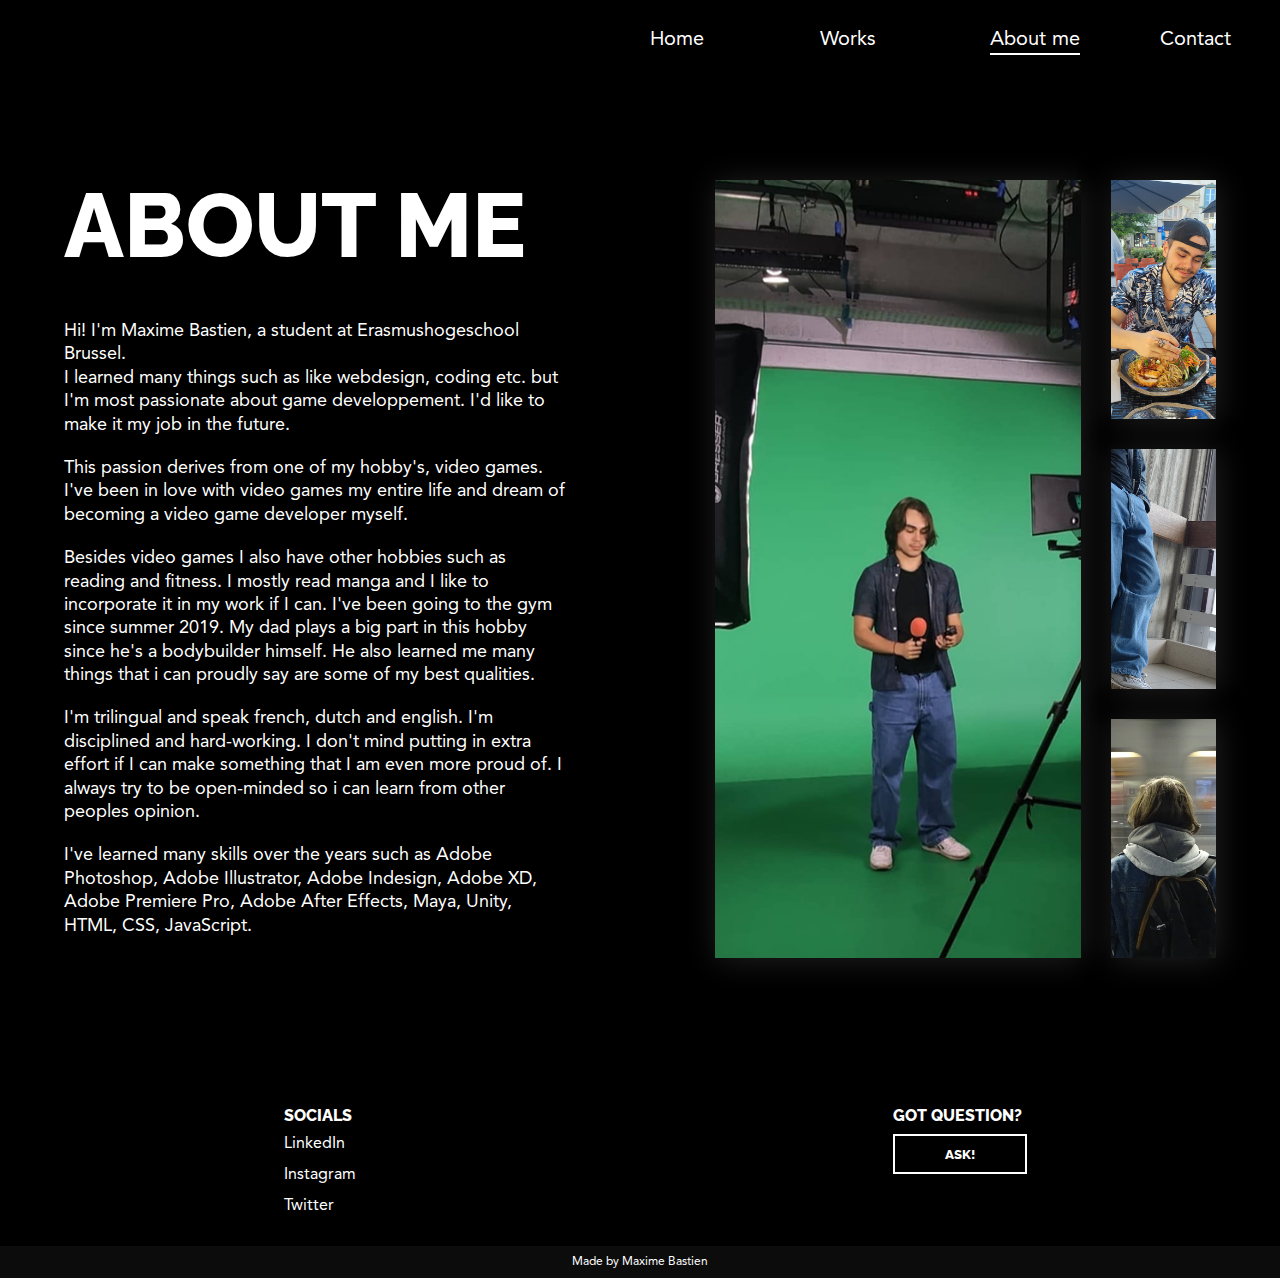
==== pages/about.html @ 0912c3e1 "about me description updated and slight design changes" ====
<!DOCTYPE html>
<html lang="en">

<head>
    <meta charset="UTF-8">
    <meta name="viewport" content="width=device-width, initial-scale=1.0">
    <meta name="author" content="Maxime Bastien">
    <meta name="description" content="Hi! I'm Maxime Bastien. Welcome to my website! 
    on here, you will be able to find more information about what i do and who i am.">
    <meta name="keywords" content="Maxime, Bastien, Maxime Bastien, Multimedia, 3D">
    <title>About | Maxime Bastien</title>
    <link rel="stylesheet" href="../css/reset.css">
    <link rel="stylesheet" href="../css/master.css">
    <link rel="stylesheet" href="../css/style.css">
    <link rel="stylesheet" href="../css/media.css">
</head>

<body>
    <div class="intro blueIntro"></div>
    <div class="introOverlay"></div>
    <nav>
        <ul>
            <li><a href="../index.html">Home</a></li>
            <li><a href="../pages/works.html">Works</a></li>
            <li><a href="#" class="active">About me</a></li>
            <li><a href="../pages/contact.html">Contact</a></li>
        </ul>
    </nav>
    <main>
        <section id="about-container">
            <section>
                <h1>About me</h1>
                <div>
                    <p>Hi! I'm Maxime Bastien, a student at Erasmushogeschool Brussel. <br>
                        I learned many things such as like webdesign, coding etc. but I'm most passionate about game
                        developpement. I'd
                        like to make it my job in the future.
                    </p>
                    <p>This passion derives from one of my hobby's, video games.<br>
                        I've been in love with video games my entire life and dream of becoming a video game developer
                        myself.
                    </p>
                    <p>Besides video games I also have other hobbies such as reading and fitness. I mostly read manga
                        and I like to incorporate it in my work if I can. I've been going to the gym since summer 2019.
                        My dad
                        plays a big part in this hobby since he's a bodybuilder himself. He also learned me many things
                        that
                        i can proudly say are some of my best qualities.
                    </p>
                    <p>I'm trilingual and speak french, dutch and english. I'm disciplined and hard-working. I don't
                        mind putting in extra effort if I can make something
                        that
                        I am even more proud of. I always try to be open-minded so i can learn from other peoples
                        opinion.
                    </p>

                    <p>
                        I've learned many skills over the years such as Adobe Photoshop, Adobe Illustrator, Adobe
                        Indesign, Adobe XD, Adobe Premiere Pro, Adobe After Effects, Maya, Unity, HTML, CSS, JavaScript.
                    </p>
                </div>
            </section>
            <aside>
                <img src="../images/aboutMe_img1.jpg">
                <img src="../images/aboutMe_img2.jpg">
                <img src="../images/aboutMe_img3.jpg">
                <img src="../images/aboutMe_img4.jpg">
            </aside>
        </section>
    </main>
    <footer>
        <section class="footer-content">
            <div class="socials">
                <h3>socials</h3>
                <p><a href="https://www.linkedin.com/in/maxime-bastien-729298236/" target="_blank">LinkedIn</a></p>
                <p><a href="https://www.instagram.com/maxime_.b/?hl=en" target="_blank">Instagram</a></p>
                <p><a href="https://twitter.com/Frozytime" target="_blank">Twitter</a></p>
            </div>
            <div class="question">
                <h3>Got question?</h3>
                <a href="contact.html"><button>Ask!</button></a>
            </div>
        </section>
        <aside class="copyright">
            <h4>Made by Maxime Bastien</h4>
        </aside>
    </footer>
</body>

</html>
---- css/master.css ----
*{
    margin: 0;
    padding: 0;
    box-sizing: border-box;
}

a{
    text-decoration: none;
}

img{
    width: 100%;
}

@keyframes slideLeftOpacity {
    0%{
        opacity: 0;
        transform: translateX(-10%);
    }
    100%{
        opacity: 1;
        transform: translateX(0);
    }
}


@keyframes slideRightOpacity {
    0%{
        opacity: 0;
        transform: translateX(10%);
    }
    100%{
        opacity: 1;
        transform: translateX(0);
    }
}


@keyframes slideDownOpacity {
    0%{
        opacity: 0;
        transform: translateY(-10%);
    }
    100%{
        opacity: 1;
        transform: translateY(0);
    }
}
---- css/style.css ----
@font-face {
    font-family: Raleway;
    src: url(../fonts/Raleway-Regular.ttf);
}

@font-face {
    font-family: Raleway-ExtraBold;
    src: url(../fonts/Raleway-ExtraBold.ttf);
}

@font-face {
    font-family: Avenir;
    src: url(../fonts/Avenir-Roman.otf);
}

body {
    color: #FFFFFF;
    font-family: Raleway-ExtraBold;
    background-color: #000000;
}

nav {
    display: grid;
    grid-template-columns: 1fr 1fr;
    padding: 30px 10px;
}

nav ul {
    display: grid;
    grid-template-columns: repeat(4, 1fr);
    grid-gap: 80px;
    justify-self: right;
    margin-right: 20px;
    grid-column: 2/3;
}

nav ul li a {
    color: #FFFFFF;
    font-family: Avenir;
    font-size: 20px;
}

nav ul li a.active {
    text-decoration: underline 2px #FFFFFF;
    text-underline-offset: 8px;
}

p {
    font-family: Avenir;
    line-height: 1.3;
}

.footer-content {
    background-color: #000000;
    display: grid;
    grid-template-columns: 1fr 1fr;
    padding-bottom: 30px;
}

.footer-content div {
    justify-self: center;
}

.footer-content div h3 {
    text-transform: uppercase;
    margin-bottom: 10px;
}

.footer-content div p {
    font-family: Avenir;
    margin-top: 10px;
}

.footer-content div p a {
    color: #FFFFFF;
}

.footer-content div p a:hover {
    font-weight: bolder;
}

.copyright {
    background-color: #0C0C0C;
    text-align: center;
    font-family: Avenir;
    font-size: 12px;
    padding: 10px 0;
}

button {
    background-color: #000000;
    border: #FFFFFF 2px solid;
    color: #FFFFFF;
    padding: 10px 50px;
    font-family: Raleway-ExtraBold;
    text-transform: uppercase;
    cursor: pointer;
}

button:hover {
    background-color: #FFFFFF;
    border: #FFFFFF 2px solid;
    color: #000000;
}

header#home-header {
    display: grid;
    grid-template-rows: 100%;

}

header#home-header img {
    grid-row: 1/2;
    grid-column: 1/2;
    object-fit: cover;
}

header#home-header div {
    display: grid;
    width: 90%;
    margin: auto;
    grid-template-columns: 1fr 1fr;
    grid-template-rows: 1fr 1fr;
    grid-row: 1/2;
    grid-column: 1/2;
    justify-items: center;
}

header#home-header div h1:nth-child(1) {
    grid-column: 1/2;
}

header#home-header div h1:nth-child(2) {
    grid-column: 2/3;
    grid-row: 2/3;
}

header#home-header div #voornaamTitel{
    animation: slideLeftOpacity 0.6s ease-out 0s 1;
}

header#home-header div #achternaamTitel{
    animation: slideRightOpacity 0.6s ease-out 0s 1;
}

header h1 {
    text-transform: uppercase;
    color: #FFFFFF;
    font-size: 100px;
}

header h1 span {
    font-family: Raleway;
}

hr {
    width: 10%;
    margin-top: 20px;
}

#home-works hr, #home-about hr{
    margin: auto;
    margin-top: 20px;
    margin-bottom: 60px;
}

#home-works, #home-about{
    margin-top: 100px;
}

article h2 {
    text-align: center;
    font-size: 30px;
}

.slider {
    height: 230px;
    position: relative;
    display: grid;
    place-items: center;
    overflow: hidden;
}

.slide-track {
    display: flex;
    width: calc(400px * 12);
    animation: scroll 40s linear infinite;
}

.slide-track-right {
    display: flex;
    width: calc(400px * 12);
    animation: scroll-right 60s linear infinite;
}

@keyframes scroll {
    0% {
        transform: translateX(0);
    }

    100% {
        transform: translateX(calc(-400px * 6));
    }
}

@keyframes scroll-right {
    0% {
        transform: translateX(calc(-400px * 6));
    }

    100% {
        transform: translateX(0);
    }
}

.slide {
    height: 200px;
    width: 650px;
    display: flex;
    align-items: center;
    padding: 5px;
    transition: 0.5s;
}

.slide:hover {
    width: 690px;
    transition: 0.5s;
}

#home-about {
    display: grid;
}

#home-about div {
    grid-column: 1/2;
    grid-row: 1/2;
    align-self: center;
}

#home-about div p {
    text-align: center;
    width: 35%;
    margin: auto;
    margin-bottom: 30px;
}

#home-about div div {
    display: flex;
    justify-content: center;
}

#home-about div div button {
    margin-top: 10px;
}

#home-about img {
    grid-column: 1/2;
    grid-row: 1/2;
}

#works-container,
#contact-container,
#about-container {
    width: 90%;
    margin: auto;
    margin-top: 100px;
    margin-bottom: 150px;
}

#contact-container {
    display: grid;
    grid-template-columns: 2fr 1fr;
    grid-gap: 20px;
}

h1 {
    text-transform: uppercase;
    font-size: 120px;
}

#contact-container form {
    display: grid;
    grid-template-columns: 1fr 1fr;
    grid-template-rows: repeat(5, auto) auto 1fr;
    grid-column-gap: 20px;
}

#contact-container form label {
    margin-bottom: 10px;
}

#contact-container form input,
form textarea {
    padding: 10px 5px 10px 5px;
    font-family: Avenir;
    font-size: 16px;
    margin-bottom: 30px;
}

#contact-container form label:nth-child(5) {
    grid-row: 3/4;
}

#contact-container form input:nth-child(6) {
    grid-column: 1/3;
    grid-row: 4/5;
}

#contact-container form label:nth-child(7) {
    grid-row: 5/6;
}

#contact-container form input:nth-child(8) {
    grid-column: 1/3;
    grid-row: 6/7;
    padding-bottom: 200px;
    font-family: Avenir;
    font-size: 16px;
    resize: none;
}

#contact-container form button {
    grid-row: 7/8;
    margin-top: 20px;
    padding: 20px 0;
}

.popup .overlay, .work-popup .overlay {
    position: fixed;
    top: 0;
    left: 0;
    width: 100vw;
    height: 100vh;
    background-color: rgba(255, 255, 255, 0.5);
    z-index: 1;
    display: none;
}

.popup .popup-content, .work-popup .popup-content {
    position: fixed;
    top: 50%;
    left: 50%;
    transform: translate(-50%, -50%) scale(0);
    background-color: #000000;
    border: #FFFFFF 10px solid;
    width: 1125px;
    height: 550px;
    text-align: center;
    z-index: 2;
    padding: 20px;
    transition: all 300ms ease-in-out;
    text-transform: uppercase;
}

.popup .popup-content h2 {
    font-size: 60px;
    width: 60%;
    margin: auto;
    margin-top: 50px;
    margin-bottom: 50px;
}

.popup .popup-content h1 {
    font-size: 70px;
    margin-top: 80px;
    margin-bottom: 80px;
}

.popup .popup-content button {
    font-size: 24px;
    padding: 10px 80px;
}

.popup.active .overlay, .work-popup.active .overlay {
    display: block;
}

.popup.active .popup-content, .work-popup.active .popup-content {
    transition: all 300ms ease-in-out;
    transform: translate(-50%, -50%) scale(1);
}

#about-container {
    display: grid;
    grid-template-columns: 1fr 1fr;
    grid-gap: 150px;
}

#about-container section h1{
    margin-bottom: 50px;
}

#about-container section p {
    margin-bottom: 20px;
    font-size: 18px;
}

#about-container aside {
    display: grid;
    grid-template-columns: 7fr 2fr;
    grid-template-rows: repeat(3, 1fr);
    grid-gap: 30px;
    width: 80%;
    margin-left: auto;
}

#about-container aside img{
    height: 100%;
    object-fit: cover;
    box-shadow: #212121 2px 2px 30px;
    transition: 0.3s;
}

#about-container aside img:nth-child(1) {
    grid-column: 1/2;
    grid-row: 1/4;
}


#about-container aside img:nth-child(1):hover{
    transform: scale(1.02);
    transition: 0.3s;
    box-shadow: #4f4f4f 0px 0px 20px;
}

#about-container aside img:nth-child(2):hover,
#about-container aside img:nth-child(3):hover,
#about-container aside img:nth-child(4):hover{
    transform: scale(1.05);
    transition: 0.3s;
    box-shadow: #4f4f4f 0px 0px 20px;
}

#works-container #work-categories{
    display: grid;
    grid-template-columns: auto auto auto 1fr;
    grid-gap: 50px;
    margin-top: 50px;
    margin-bottom: 30px;
}

#works-container div h2{
    font-size: 30px;
    text-underline-offset: 10px;
    cursor: pointer;
    font-family: Raleway;
    transition: 0.2s;
}

#works-container div h2:nth-child(1){
    text-decoration: #ffffff underline 2px;
}

#works-container div h2:hover{
    font-weight: bolder;
    transition: 0.2s;
}

.works-category{
    display: grid;
    grid-template-columns: repeat(4, 1fr);
    grid-gap: 50px;
}

.works-category article{
    cursor: pointer;
    box-shadow: #080808 0px 0px 20px;
    background-color: #0a0a0a;
    transition: 0.2s;
}

.works-category article:hover{
    box-shadow: #4f4f4f 0px 0px 20px;
    transform: scale(1.02);
    transition: 0.2s;
}

.works-category article p{
    color: white;
    margin: 5px 10px;
    transition: 0.2s;
}

.works-category article:hover p{
    font-weight: bolder;
    transition: 0.2s;
}

#works-models-container, #works-games-container{
    display: none;
}

.work-popup{
    display: none;
    grid-column: 4/5;
    grid-row: 3/4;
}

.work-popup.active{
    display: block;
    transition: all 300ms ease-in-out;
}

.work-popup .popup-content{
    display: grid;
    grid-template-columns: 1fr 1fr;
    grid-template-rows: auto 1fr;
    grid-gap: 30px;
}

.work-popup .popup-content div{
    grid-row: 1/2;
    grid-column: 2/3;
    text-align: right;
    font-size: 30px;
    margin-right: 10px;
}

.work-popup .popup-content div p{
    cursor: pointer;
}

.work-popup .popup-content a{
    grid-row: 2/3;
    grid-column: 2/3;
    display: grid;
    grid-template-columns: 1fr;
    grid-template-rows: 1fr;
}

.work-popup .popup-content a img:nth-child(1){
    grid-column: 1/2;
    grid-area: 1/2;
    margin-top: 50px;
}

.work-popup .popup-content a img:nth-child(2){
    grid-column: 1/2;
    grid-area: 1/2;
    justify-self: center;
    align-self: center;
    width: 25%;
    transition: 0.4s;
}

.work-popup .popup-content a img:nth-child(2):hover{
    transform: scale(1.05);
    transition: 0.4s;
}

.work-popup .popup-content .work-content-info{
    grid-column: 1/2;
    grid-row: 2/3;
    text-align: left;
    align-self: center;
}

.work-popup .popup-content .work-content-info h1{
    font-size: 52px;
    margin-bottom: 20px;
}

.work-popup .popup-content .work-content-info h3{
    font-family: Avenir;
}

.work-popup .popup-content iframe, .work-popup .popup-content .sketchfab-embed-wrapper{
    grid-row: 2/3;
    box-shadow: #080808 0px 0px 20px;
    transition: 0.2s;
    align-self: center;
}

.work-popup .popup-content iframe:hover, .work-popup .popup-content .sketchfab-embed-wrapper:hover{
    box-shadow: #4f4f4f 0px 0px 20px;
    transition: 0.2s;
}

.work-popup .popup-content .sketchfab-embed-wrapper{
    width: 100%;
    height: 350px;
}

.work-popup .popup-content .sketchfab-embed-wrapper iframe{
    width: 100%;
    height: 100%;
}

@keyframes introTransition {
    0%{
        opacity: 1;
        transform: translate(-50%, -400%);
    }
    35%{
        border-width: 200px;
        transform: translate(-50%, -50%);
    }
    100%{
        opacity: 1;
        transform: scale(2500%);
        border-width: 50px;
    }
}

.yellowIntro{
    border-color: rgb(214, 153, 21);
}

.redIntro{
    border-color: rgb(230, 35, 35);
}

.blueIntro{
    border-color: rgb(35, 64, 230);
}

.greenIntro{
    border-color: rgb(35, 230, 77);
}

.intro{
    opacity: 0;
    position: fixed;
    z-index: 100;
    top: 50%;
    left: 50%;
    transform: translate(-50%, -50%);
    width: 200px;
    height: 200px;
    background-color: none;
    border-width: 100px;
    border-style: solid;
    border-radius: 50%;
    animation: introTransition 1.5s ease-out;
}

@keyframes introOverlayTransition {
    0%{
        opacity: 1;
        transform: scale(100%);
    }
    95%{
        opacity: 1;
        transform: scale(100%);
    }
    100%{
        opacity: 1;
        transform: scale(0);
    }
}

.introOverlay{
    transform: scale(0);
    position: fixed;
    z-index: 99;
    background-color: #212121;
    width: 100vw;
    height: 100vh;
    animation: introOverlayTransition 1s ease-out 0s;
}
---- css/media.css ----
@media only screen and (max-width: 1780px) {
    #contact-container div h1, 
    #about-container section h1{
        text-transform: uppercase;
        font-size: 90px;
    }
    
    #about-container aside {
        width: 100%;
        margin-left: auto;
    }
}
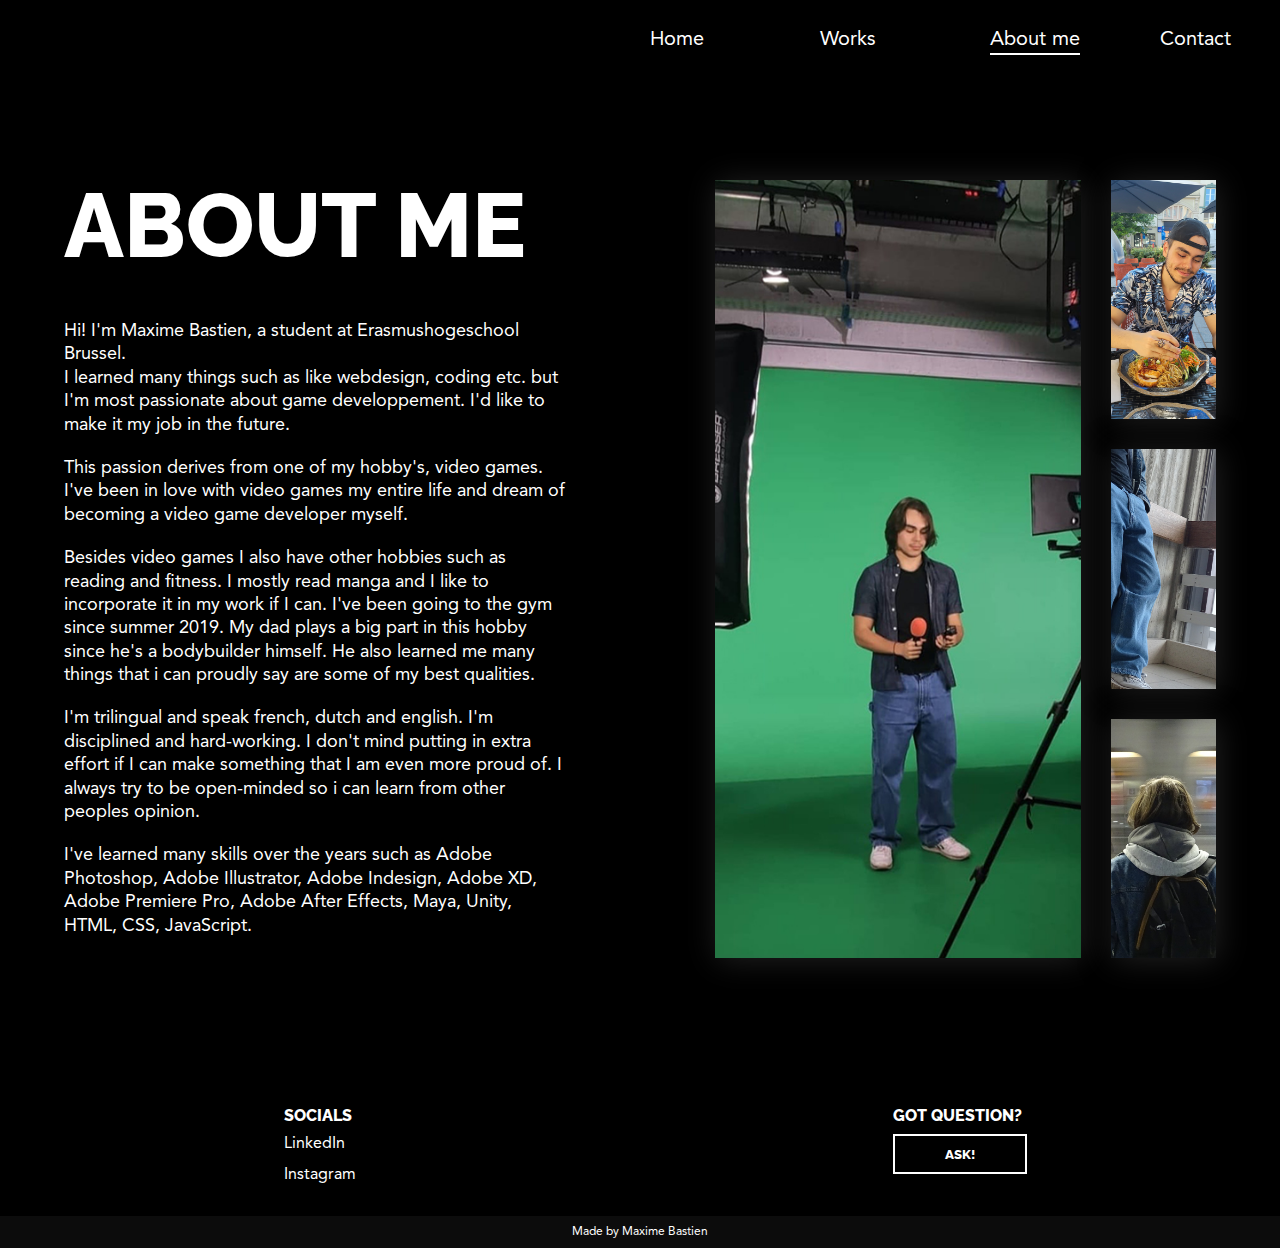
==== commit f8fa94fd: "twitter taken out of footer" ====
--- a/pages/about.html
+++ b/pages/about.html
@@ -13,6 +13,7 @@
     <link rel="stylesheet" href="../css/master.css">
     <link rel="stylesheet" href="../css/style.css">
     <link rel="stylesheet" href="../css/media.css">
+    <link rel="icon" type="image/x-icon" href="../images/tab_icon.png">
 </head>
 
 <body>
@@ -74,7 +75,6 @@
                 <h3>socials</h3>
                 <p><a href="https://www.linkedin.com/in/maxime-bastien-729298236/" target="_blank">LinkedIn</a></p>
                 <p><a href="https://www.instagram.com/maxime_.b/?hl=en" target="_blank">Instagram</a></p>
-                <p><a href="https://twitter.com/Frozytime" target="_blank">Twitter</a></p>
             </div>
             <div class="question">
                 <h3>Got question?</h3>
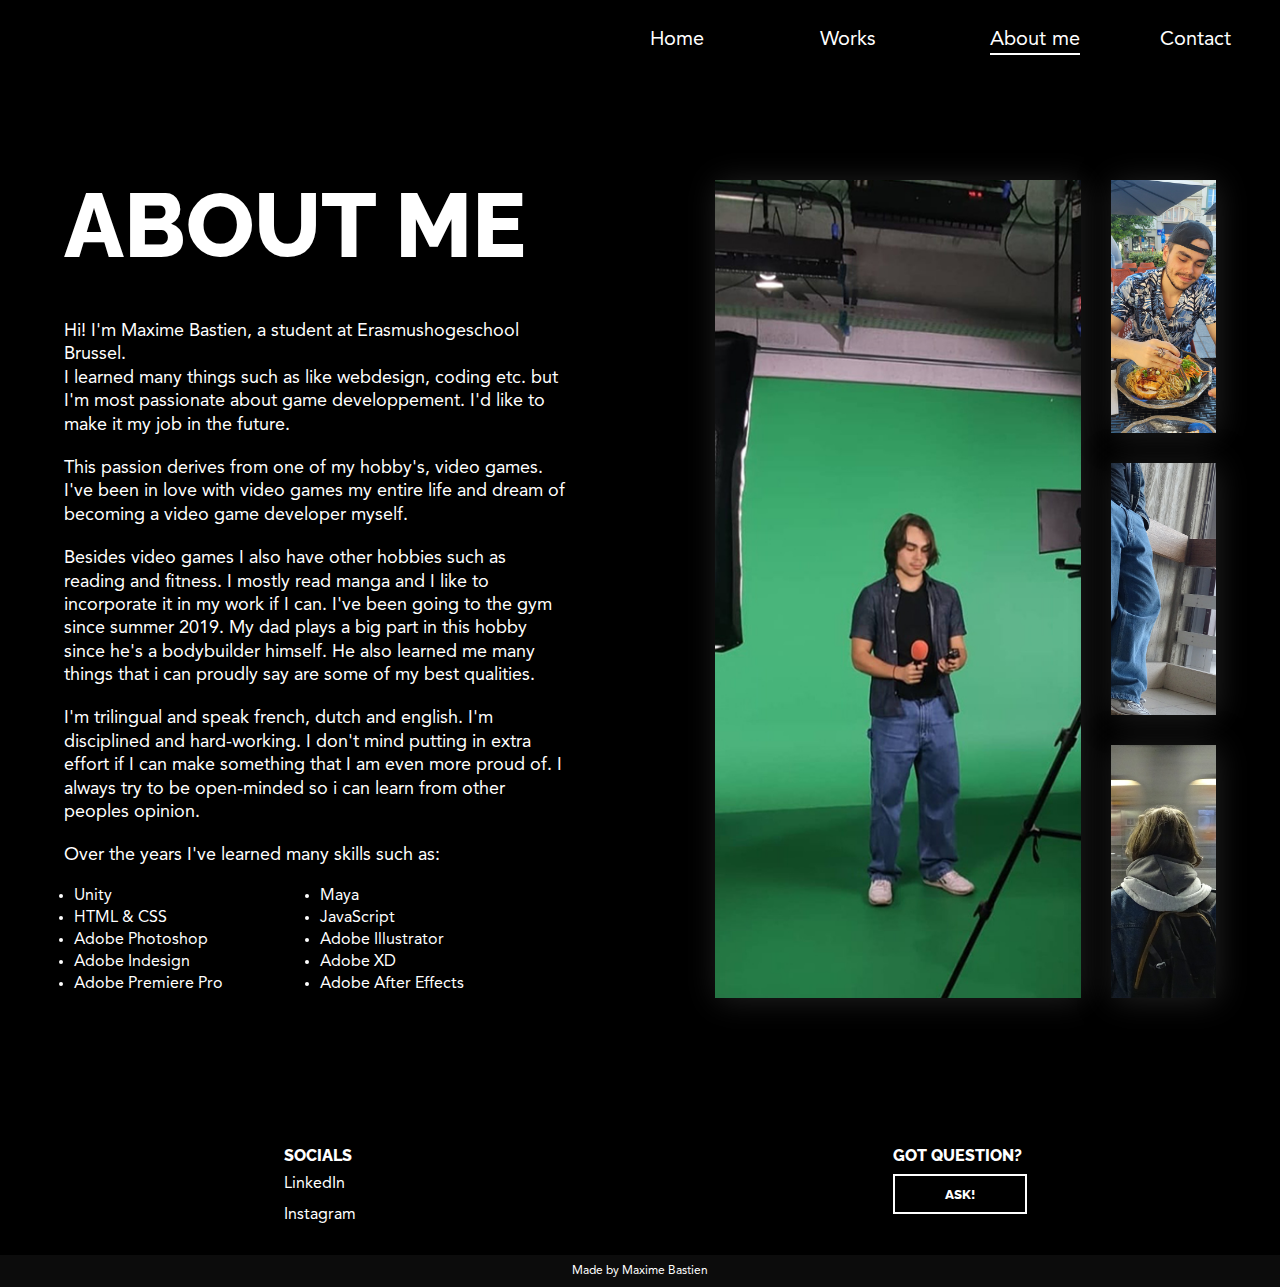
==== commit 17e4acdc: "bullet points of hard skills on about page, home slider updated with new content, works game contain" ====
--- a/pages/about.html
+++ b/pages/about.html
@@ -56,9 +56,20 @@
                     </p>
 
                     <p>
-                        I've learned many skills over the years such as Adobe Photoshop, Adobe Illustrator, Adobe
-                        Indesign, Adobe XD, Adobe Premiere Pro, Adobe After Effects, Maya, Unity, HTML, CSS, JavaScript.
+                        Over the years I've learned many skills such as:
                     </p>
+                    <ul>
+                        <li>Unity</li>
+                        <li>Maya</li>
+                        <li>HTML & CSS</li>
+                        <li>JavaScript</li>
+                        <li>Adobe Photoshop</li>
+                        <li>Adobe Illustrator</li>
+                        <li>Adobe Indesign</li>
+                        <li>Adobe XD</li>
+                        <li>Adobe Premiere Pro</li>
+                        <li>Adobe After Effects</li>
+                    </ul>
                 </div>
             </section>
             <aside>
--- a/css/style.css
+++ b/css/style.css
@@ -135,11 +135,11 @@
     grid-row: 2/3;
 }
 
-header#home-header div #voornaamTitel{
+header#home-header div #voornaamTitel {
     animation: slideLeftOpacity 0.6s ease-out 0s 1;
 }
 
-header#home-header div #achternaamTitel{
+header#home-header div #achternaamTitel {
     animation: slideRightOpacity 0.6s ease-out 0s 1;
 }
 
@@ -158,13 +158,15 @@
     margin-top: 20px;
 }
 
-#home-works hr, #home-about hr{
+#home-works hr,
+#home-about hr {
     margin: auto;
     margin-top: 20px;
     margin-bottom: 60px;
 }
 
-#home-works, #home-about{
+#home-works,
+#home-about {
     margin-top: 100px;
 }
 
@@ -278,54 +280,55 @@
     font-size: 120px;
 }
 
-#contact-container form {
+#contact-container article {
+    border: white solid 1px;
+    margin-top: 20px;
+    padding: 50px;
+}
+
+#contact-container article h2 {
+    text-align: left;
+}
+
+#contact-container article h2:nth-child(3) {
+    margin-top: 50px;
+}
+
+#contact-container article div {
+    display: grid;
+    grid-template-columns: 1fr 3fr;
+    padding-top: 10px;
+}
+
+#contact-container article div p {
+    margin-top: 10px;
+}
+
+#contact-container article div:nth-child(2) p:nth-child(2),
+#contact-container article div:nth-child(2) p:nth-child(4) {
+    text-align: right;
+}
+
+#contact-container article div a {
+    color: white;
+}
+
+#contact-container article div a:hover {
+    font-weight: bolder;
+}
+
+#contact-container article div:nth-child(4) {
     display: grid;
     grid-template-columns: 1fr 1fr;
-    grid-template-rows: repeat(5, auto) auto 1fr;
-    grid-column-gap: 20px;
-}
-
-#contact-container form label {
-    margin-bottom: 10px;
-}
-
-#contact-container form input,
-form textarea {
-    padding: 10px 5px 10px 5px;
-    font-family: Avenir;
-    font-size: 16px;
-    margin-bottom: 30px;
-}
-
-#contact-container form label:nth-child(5) {
-    grid-row: 3/4;
-}
-
-#contact-container form input:nth-child(6) {
-    grid-column: 1/3;
-    grid-row: 4/5;
-}
-
-#contact-container form label:nth-child(7) {
-    grid-row: 5/6;
-}
-
-#contact-container form input:nth-child(8) {
-    grid-column: 1/3;
-    grid-row: 6/7;
-    padding-bottom: 200px;
-    font-family: Avenir;
-    font-size: 16px;
-    resize: none;
-}
-
-#contact-container form button {
-    grid-row: 7/8;
-    margin-top: 20px;
-    padding: 20px 0;
-}
-
-.popup .overlay, .work-popup .overlay {
+}
+
+#contact-container article div:nth-child(4) a img {
+    width: 125px;
+}
+
+
+.popup .overlay,
+.work-popup .overlay {
     position: fixed;
     top: 0;
     left: 0;
@@ -336,7 +339,8 @@
     display: none;
 }
 
-.popup .popup-content, .work-popup .popup-content {
+.popup .popup-content,
+.work-popup .popup-content {
     position: fixed;
     top: 50%;
     left: 50%;
@@ -371,11 +375,13 @@
     padding: 10px 80px;
 }
 
-.popup.active .overlay, .work-popup.active .overlay {
+.popup.active .overlay,
+.work-popup.active .overlay {
     display: block;
 }
 
-.popup.active .popup-content, .work-popup.active .popup-content {
+.popup.active .popup-content,
+.work-popup.active .popup-content {
     transition: all 300ms ease-in-out;
     transform: translate(-50%, -50%) scale(1);
 }
@@ -386,7 +392,7 @@
     grid-gap: 150px;
 }
 
-#about-container section h1{
+#about-container section h1 {
     margin-bottom: 50px;
 }
 
@@ -404,7 +410,7 @@
     margin-left: auto;
 }
 
-#about-container aside img{
+#about-container aside img {
     height: 100%;
     object-fit: cover;
     box-shadow: #212121 2px 2px 30px;
@@ -417,7 +423,7 @@
 }
 
 
-#about-container aside img:nth-child(1):hover{
+#about-container aside img:nth-child(1):hover {
     transform: scale(1.02);
     transition: 0.3s;
     box-shadow: #4f4f4f 0px 0px 20px;
@@ -425,13 +431,25 @@
 
 #about-container aside img:nth-child(2):hover,
 #about-container aside img:nth-child(3):hover,
-#about-container aside img:nth-child(4):hover{
+#about-container aside img:nth-child(4):hover {
     transform: scale(1.05);
     transition: 0.3s;
     box-shadow: #4f4f4f 0px 0px 20px;
 }
 
-#works-container #work-categories{
+#about-container ul {
+    display: grid;
+    grid-template-columns: 1fr 1fr;
+    margin-left: 2%;
+}
+
+#about-container ul li {
+    list-style-type:disc;
+    font-family: Avenir;
+    margin-bottom: 6px;
+}
+
+#works-container #work-categories {
     display: grid;
     grid-template-columns: auto auto auto 1fr;
     grid-gap: 50px;
@@ -439,7 +457,7 @@
     margin-bottom: 30px;
 }
 
-#works-container div h2{
+#works-container div h2 {
     font-size: 30px;
     text-underline-offset: 10px;
     cursor: pointer;
@@ -447,68 +465,69 @@
     transition: 0.2s;
 }
 
-#works-container div h2:nth-child(1){
+#works-container div h2:nth-child(1) {
     text-decoration: #ffffff underline 2px;
 }
 
-#works-container div h2:hover{
+#works-container div h2:hover {
     font-weight: bolder;
     transition: 0.2s;
 }
 
-.works-category{
+.works-category {
     display: grid;
     grid-template-columns: repeat(4, 1fr);
     grid-gap: 50px;
 }
 
-.works-category article{
+.works-category article {
     cursor: pointer;
     box-shadow: #080808 0px 0px 20px;
     background-color: #0a0a0a;
     transition: 0.2s;
 }
 
-.works-category article:hover{
+.works-category article:hover {
     box-shadow: #4f4f4f 0px 0px 20px;
     transform: scale(1.02);
     transition: 0.2s;
 }
 
-.works-category article p{
+.works-category article p {
     color: white;
     margin: 5px 10px;
     transition: 0.2s;
 }
 
-.works-category article:hover p{
+.works-category article:hover p {
     font-weight: bolder;
     transition: 0.2s;
 }
 
-#works-models-container, #works-games-container{
+#works-models-container,
+#works-video-container {
     display: none;
 }
 
-.work-popup{
+.work-popup {
     display: none;
     grid-column: 4/5;
     grid-row: 3/4;
 }
 
-.work-popup.active{
+.work-popup.active {
     display: block;
     transition: all 300ms ease-in-out;
 }
 
-.work-popup .popup-content{
+.work-popup .popup-content {
     display: grid;
     grid-template-columns: 1fr 1fr;
     grid-template-rows: auto 1fr;
     grid-gap: 30px;
 }
 
-.work-popup .popup-content div{
+.work-popup .popup-content div {
     grid-row: 1/2;
     grid-column: 2/3;
     text-align: right;
@@ -516,11 +535,11 @@
     margin-right: 10px;
 }
 
-.work-popup .popup-content div p{
+.work-popup .popup-content div p {
     cursor: pointer;
 }
 
-.work-popup .popup-content a{
+.work-popup .popup-content a {
     grid-row: 2/3;
     grid-column: 2/3;
     display: grid;
@@ -528,13 +547,13 @@
     grid-template-rows: 1fr;
 }
 
-.work-popup .popup-content a img:nth-child(1){
+.work-popup .popup-content a img:nth-child(1) {
     grid-column: 1/2;
     grid-area: 1/2;
     margin-top: 50px;
 }
 
-.work-popup .popup-content a img:nth-child(2){
+.work-popup .popup-content a img:nth-child(2) {
     grid-column: 1/2;
     grid-area: 1/2;
     justify-self: center;
@@ -543,82 +562,86 @@
     transition: 0.4s;
 }
 
-.work-popup .popup-content a img:nth-child(2):hover{
+.work-popup .popup-content a img:nth-child(2):hover {
     transform: scale(1.05);
     transition: 0.4s;
 }
 
-.work-popup .popup-content .work-content-info{
+.work-popup .popup-content .work-content-info {
     grid-column: 1/2;
     grid-row: 2/3;
     text-align: left;
     align-self: center;
 }
 
-.work-popup .popup-content .work-content-info h1{
+.work-popup .popup-content .work-content-info h1 {
     font-size: 52px;
     margin-bottom: 20px;
 }
 
-.work-popup .popup-content .work-content-info h3{
+.work-popup .popup-content .work-content-info h3 {
     font-family: Avenir;
 }
 
-.work-popup .popup-content iframe, .work-popup .popup-content .sketchfab-embed-wrapper{
+.work-popup .popup-content iframe,
+.work-popup .popup-content .sketchfab-embed-wrapper {
     grid-row: 2/3;
     box-shadow: #080808 0px 0px 20px;
     transition: 0.2s;
     align-self: center;
 }
 
-.work-popup .popup-content iframe:hover, .work-popup .popup-content .sketchfab-embed-wrapper:hover{
+.work-popup .popup-content iframe:hover,
+.work-popup .popup-content .sketchfab-embed-wrapper:hover {
     box-shadow: #4f4f4f 0px 0px 20px;
     transition: 0.2s;
 }
 
-.work-popup .popup-content .sketchfab-embed-wrapper{
+.work-popup .popup-content .sketchfab-embed-wrapper {
     width: 100%;
     height: 350px;
 }
 
-.work-popup .popup-content .sketchfab-embed-wrapper iframe{
+.work-popup .popup-content .sketchfab-embed-wrapper iframe {
     width: 100%;
     height: 100%;
 }
 
 @keyframes introTransition {
-    0%{
+    0% {
         opacity: 1;
         transform: translate(-50%, -400%);
     }
-    35%{
+
+    35% {
         border-width: 200px;
         transform: translate(-50%, -50%);
     }
-    100%{
+
+    100% {
         opacity: 1;
         transform: scale(2500%);
         border-width: 50px;
     }
 }
 
-.yellowIntro{
+.yellowIntro {
     border-color: rgb(214, 153, 21);
 }
 
-.redIntro{
+.redIntro {
     border-color: rgb(230, 35, 35);
 }
 
-.blueIntro{
+.blueIntro {
     border-color: rgb(35, 64, 230);
 }
 
-.greenIntro{
+.greenIntro {
     border-color: rgb(35, 230, 77);
 }
 
-.intro{
+.intro {
     opacity: 0;
     position: fixed;
     z-index: 100;
@@ -635,21 +658,23 @@
 }
 
 @keyframes introOverlayTransition {
-    0%{
+    0% {
         opacity: 1;
         transform: scale(100%);
     }
-    95%{
+
+    95% {
         opacity: 1;
         transform: scale(100%);
     }
-    100%{
+
+    100% {
         opacity: 1;
         transform: scale(0);
     }
 }
 
-.introOverlay{
+.introOverlay {
     transform: scale(0);
     position: fixed;
     z-index: 99;
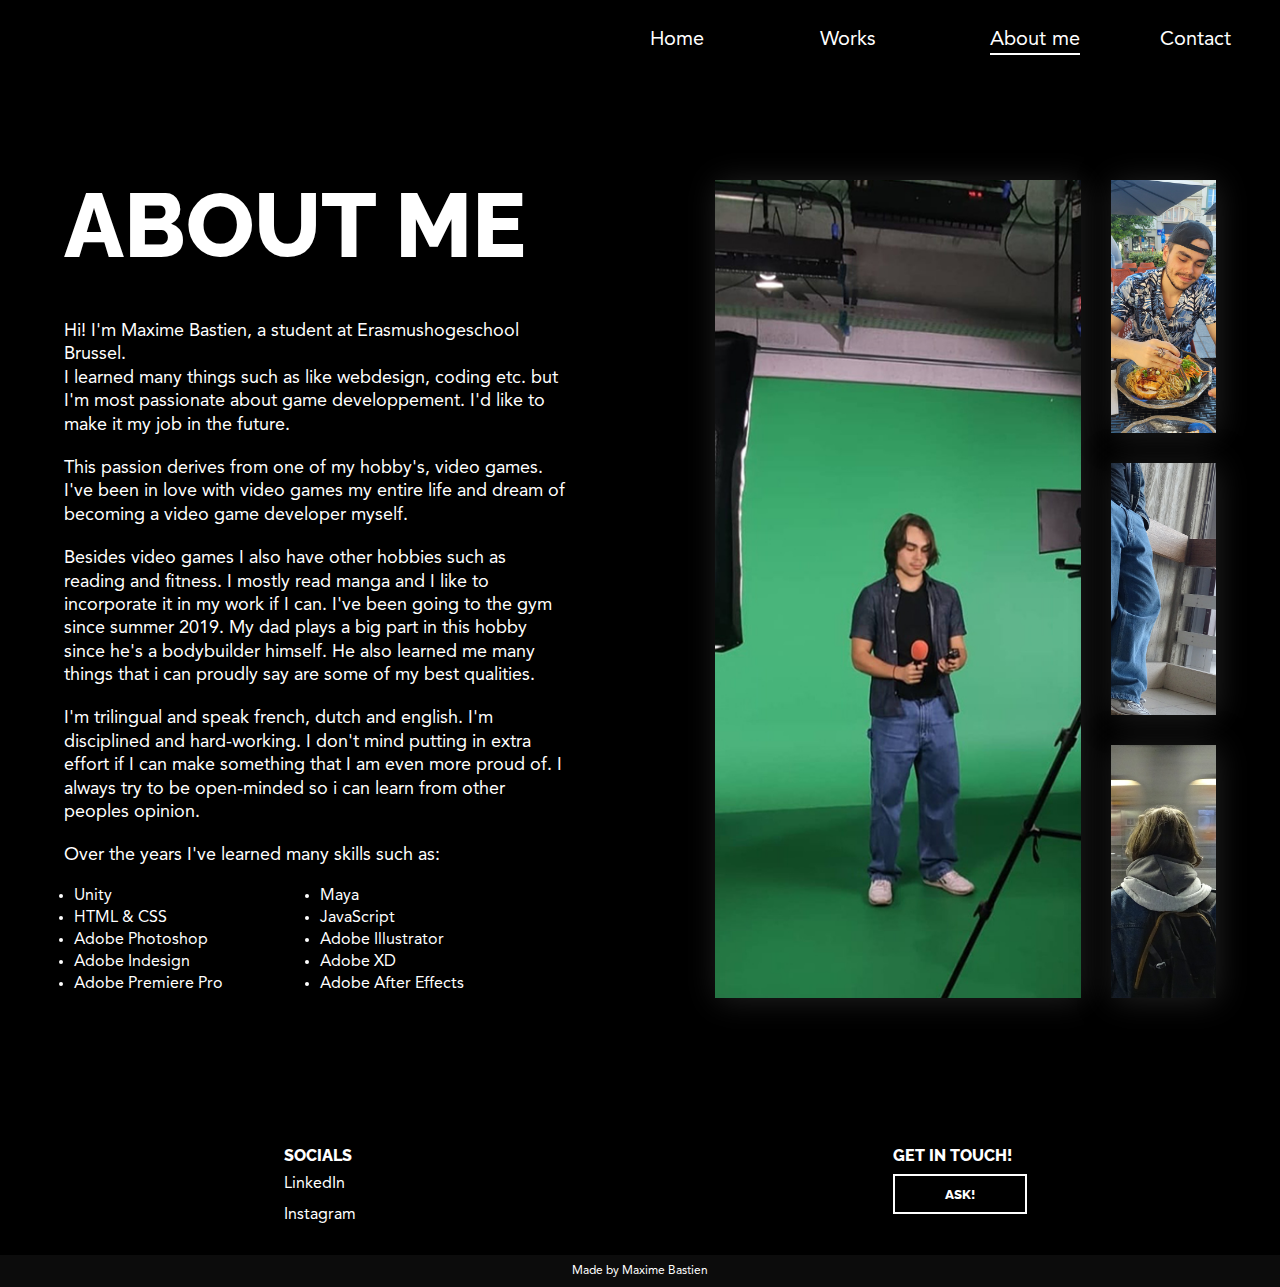
==== commit b4f21f9c: "fix(footer): got question replaced with get in touch" ====
--- a/pages/about.html
+++ b/pages/about.html
@@ -88,7 +88,7 @@
                 <p><a href="https://www.instagram.com/maxime_.b/?hl=en" target="_blank">Instagram</a></p>
             </div>
             <div class="question">
-                <h3>Got question?</h3>
+                <h3>Get in touch!</h3>
                 <a href="contact.html"><button>Ask!</button></a>
             </div>
         </section>
--- a/css/style.css
+++ b/css/style.css
@@ -384,6 +384,9 @@
 .work-popup.active .popup-content {
     transition: all 300ms ease-in-out;
     transform: translate(-50%, -50%) scale(1);
+    width: 80%;
+    height: 85%;
+
 }
 
 #about-container {
@@ -444,7 +447,7 @@
 }
 
 #about-container ul li {
-    list-style-type:disc;
+    list-style-type: disc;
     font-family: Avenir;
     margin-bottom: 6px;
 }
@@ -524,19 +527,30 @@
     display: grid;
     grid-template-columns: 1fr 1fr;
     grid-template-rows: auto 1fr;
-    grid-gap: 30px;
+    grid-row-gap: 10px;
+    grid-column-gap: 50px;
+}
+
+.work-popup .popup-content h3 {
+    font-family: Avenir;
+    text-align: left;
+    align-self: center;
+    margin-left: 5px;
+    color: #aaaaaa;
 }
 
 .work-popup .popup-content div {
     grid-row: 1/2;
     grid-column: 2/3;
-    text-align: right;
     font-size: 30px;
     margin-right: 10px;
 }
 
-.work-popup .popup-content div p {
+.work-popup .popup-content div:nth-child(2) p {
     cursor: pointer;
+    width: 5%;
+    margin-left: 90%;
+    text-align: right;
 }
 
 .work-popup .popup-content a {
@@ -545,12 +559,12 @@
     display: grid;
     grid-template-columns: 1fr;
     grid-template-rows: 1fr;
+    align-self: center;
 }
 
 .work-popup .popup-content a img:nth-child(1) {
     grid-column: 1/2;
     grid-area: 1/2;
-    margin-top: 50px;
 }
 
 .work-popup .popup-content a img:nth-child(2) {
@@ -571,16 +585,38 @@
     grid-column: 1/2;
     grid-row: 2/3;
     text-align: left;
-    align-self: center;
+    align-content: center;
 }
 
 .work-popup .popup-content .work-content-info h1 {
-    font-size: 52px;
+    font-size: 46px;
     margin-bottom: 20px;
 }
 
-.work-popup .popup-content .work-content-info h3 {
+.work-popup .popup-content .work-content-info p {
+    font-size: 1vw;
+    text-transform: none;
+    margin-bottom: 14px;
+}
+
+.work-popup .popup-content .smallText p {
+    font-size: 0.8vw;
+}
+
+.work-popup .popup-content .work-content-info strong {
+    font-weight: bolder;
+}
+
+.work-popup .popup-content .work-content-info ul {
+    list-style-type: disc;
+    margin-left: 20px;
+}
+
+.work-popup .popup-content .work-content-info ul li {
+    font-size: 14px;
+    text-transform: none;
     font-family: Avenir;
+    line-height: 150%;
 }
 
 .work-popup .popup-content iframe,
@@ -589,6 +625,8 @@
     box-shadow: #080808 0px 0px 20px;
     transition: 0.2s;
     align-self: center;
+    width: 100%;
+    height: 70%;
 }
 
 .work-popup .popup-content iframe:hover,
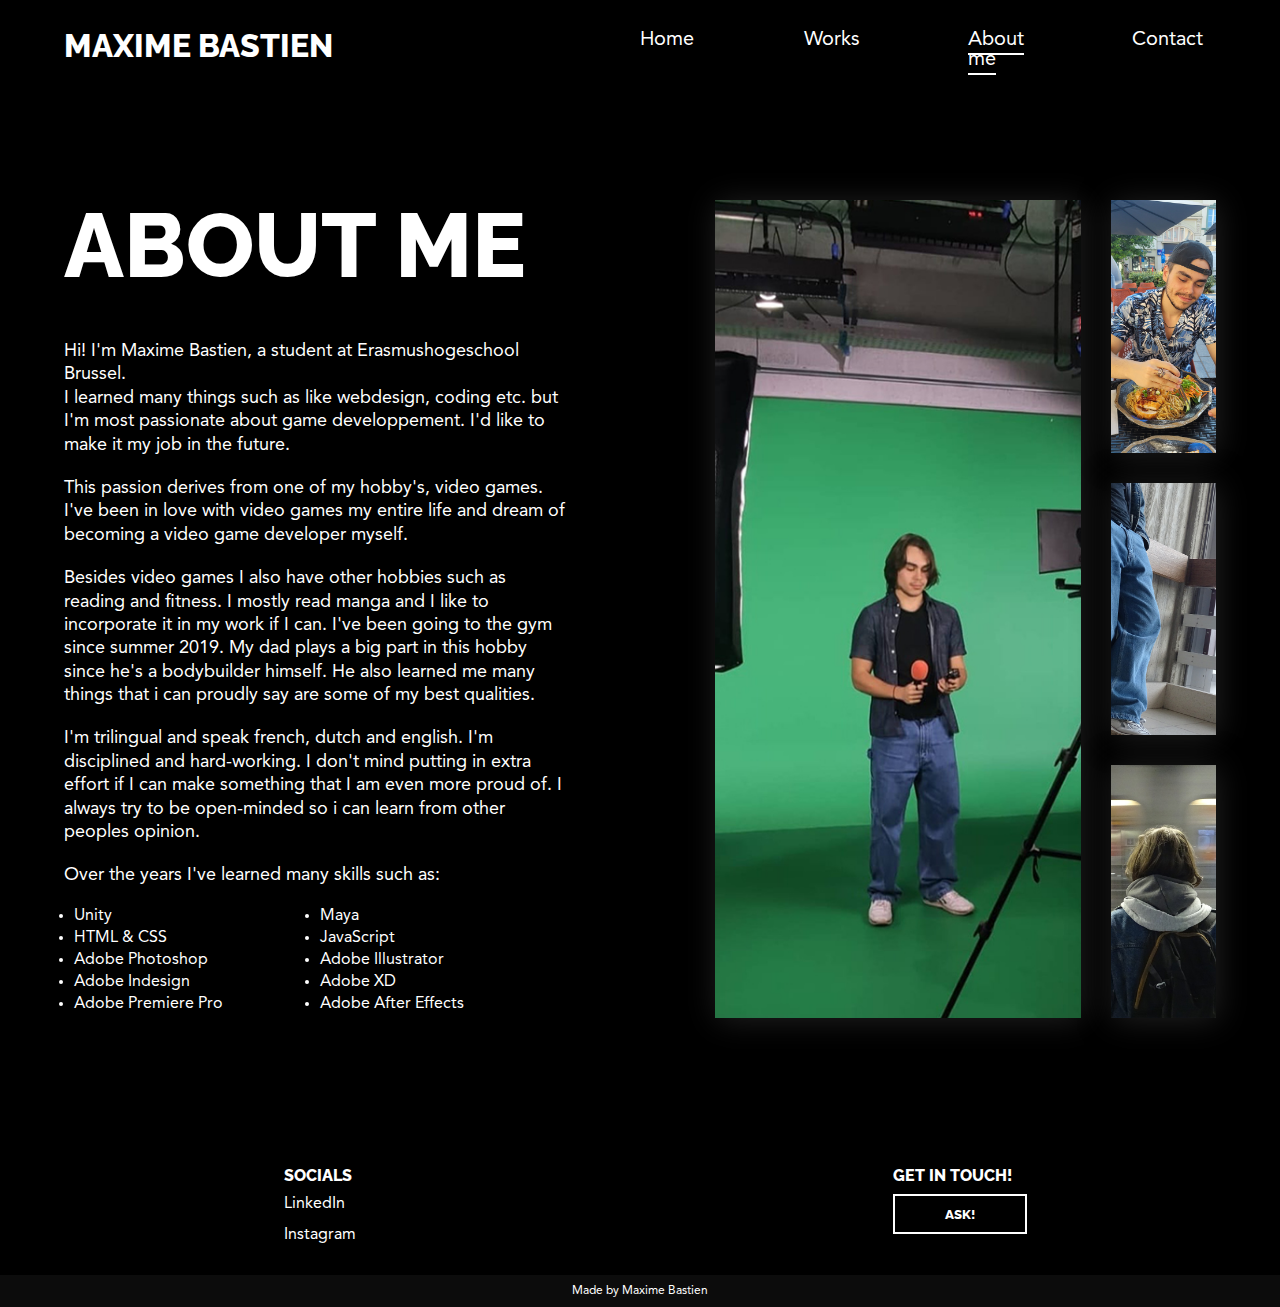
==== commit bf313bbe: "fix(nav&footer): name added to nav and nav alligned to grid" ====
--- a/pages/about.html
+++ b/pages/about.html
@@ -20,6 +20,7 @@
     <div class="intro blueIntro"></div>
     <div class="introOverlay"></div>
     <nav>
+        <h1>Maxime Bastien</h1>
         <ul>
             <li><a href="../index.html">Home</a></li>
             <li><a href="../pages/works.html">Works</a></li>
--- a/css/style.css
+++ b/css/style.css
@@ -22,7 +22,14 @@
 nav {
     display: grid;
     grid-template-columns: 1fr 1fr;
-    padding: 30px 10px;
+    padding: 30px 0px;
+    width: 90%;
+    margin: auto;
+}
+
+nav h1 {
+    font-size: 32px;
+    text-align: left;
 }
 
 nav ul {
@@ -30,7 +37,6 @@
     grid-template-columns: repeat(4, 1fr);
     grid-gap: 80px;
     justify-self: right;
-    margin-right: 20px;
     grid-column: 2/3;
 }
 
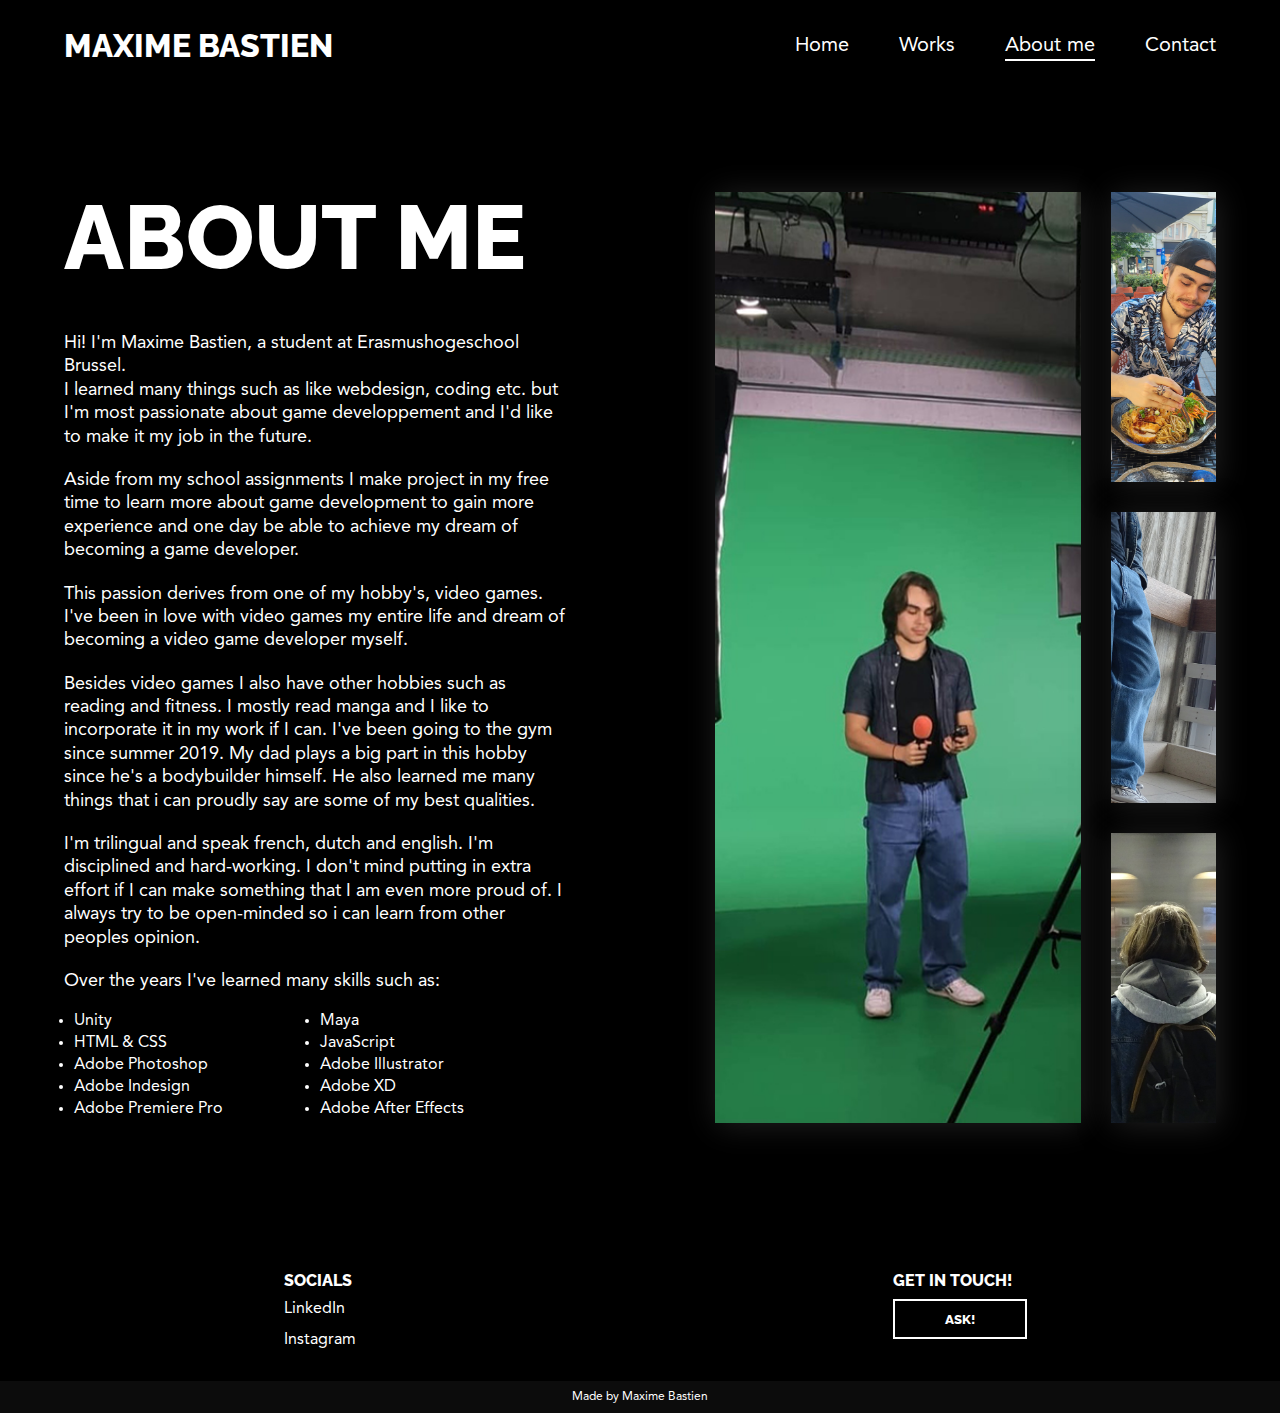
==== commit 53032a1b: "fix(home): home header updated to more info, about me removed, button added for more works" ====
--- a/pages/about.html
+++ b/pages/about.html
@@ -35,30 +35,22 @@
                 <div>
                     <p>Hi! I'm Maxime Bastien, a student at Erasmushogeschool Brussel. <br>
                         I learned many things such as like webdesign, coding etc. but I'm most passionate about game
-                        developpement. I'd
-                        like to make it my job in the future.
-                    </p>
+                        developpement and I'd like to make it my job in the future.</p>
+                    <p>Aside from my school assignments I make project in my free time to learn more about game
+                        development to gain more experience and one day be able to achieve my dream of becoming a game
+                        developer.</p>
                     <p>This passion derives from one of my hobby's, video games.<br>
                         I've been in love with video games my entire life and dream of becoming a video game developer
-                        myself.
-                    </p>
+                        myself.</p>
                     <p>Besides video games I also have other hobbies such as reading and fitness. I mostly read manga
                         and I like to incorporate it in my work if I can. I've been going to the gym since summer 2019.
-                        My dad
-                        plays a big part in this hobby since he's a bodybuilder himself. He also learned me many things
-                        that
-                        i can proudly say are some of my best qualities.
-                    </p>
+                        My dad plays a big part in this hobby since he's a bodybuilder himself. He also learned me many
+                        things that i can proudly say are some of my best qualities.</p>
                     <p>I'm trilingual and speak french, dutch and english. I'm disciplined and hard-working. I don't
                         mind putting in extra effort if I can make something
-                        that
-                        I am even more proud of. I always try to be open-minded so i can learn from other peoples
-                        opinion.
-                    </p>
-
-                    <p>
-                        Over the years I've learned many skills such as:
-                    </p>
+                        that I am even more proud of. I always try to be open-minded so i can learn from other peoples
+                        opinion.</p>
+                    <p>Over the years I've learned many skills such as:</p>
                     <ul>
                         <li>Unity</li>
                         <li>Maya</li>
--- a/css/style.css
+++ b/css/style.css
@@ -19,36 +19,52 @@
     background-color: #000000;
 }
 
+
 nav {
-    display: grid;
-    grid-template-columns: 1fr 1fr;
-    padding: 30px 0px;
+    display: flex;
+    justify-content: space-between;
+    align-items: center;
+    padding: 30px 0;
     width: 90%;
     margin: auto;
 }
 
 nav h1 {
     font-size: 32px;
-    text-align: left;
 }
 
 nav ul {
-    display: grid;
-    grid-template-columns: repeat(4, 1fr);
-    grid-gap: 80px;
-    justify-self: right;
-    grid-column: 2/3;
+    display: flex;
+    gap: 50px;
+    list-style: none;
 }
 
 nav ul li a {
     color: #FFFFFF;
     font-family: Avenir;
     font-size: 20px;
+    text-decoration: none;
 }
 
 nav ul li a.active {
     text-decoration: underline 2px #FFFFFF;
     text-underline-offset: 8px;
+}
+
+/* Hamburger Button */
+.hamburger {
+    display: none;
+    flex-direction: column;
+    gap: 5px;
+    background: none;
+    border: none;
+    cursor: pointer;
+}
+
+.hamburger span {
+    width: 30px;
+    height: 3px;
+    background-color: white;
 }
 
 p {
@@ -126,37 +142,34 @@
     width: 90%;
     margin: auto;
     grid-template-columns: 1fr 1fr;
-    grid-template-rows: 1fr 1fr;
     grid-row: 1/2;
     grid-column: 1/2;
-    justify-items: center;
-}
-
-header#home-header div h1:nth-child(1) {
-    grid-column: 1/2;
-}
-
-header#home-header div h1:nth-child(2) {
-    grid-column: 2/3;
-    grid-row: 2/3;
-}
-
-header#home-header div #voornaamTitel {
-    animation: slideLeftOpacity 0.6s ease-out 0s 1;
-}
-
-header#home-header div #achternaamTitel {
-    animation: slideRightOpacity 0.6s ease-out 0s 1;
+    grid-gap: 50px;
 }
 
 header h1 {
     text-transform: uppercase;
     color: #FFFFFF;
     font-size: 100px;
+    text-align: left;
 }
 
 header h1 span {
-    font-family: Raleway;
+    font-size: 202px;
+    margin-left: -5px;
+}
+
+header article p {
+    font-size: 18px;
+    margin-top: 20px;
+}
+
+header article a button {
+    color: white;
+    background-color: #000000;
+    margin-top: 25px;
+    padding: 15px 30px;
+    border: #FFFFFF 2px solid;
 }
 
 hr {
@@ -171,9 +184,16 @@
     margin-bottom: 60px;
 }
 
-#home-works,
-#home-about {
-    margin-top: 100px;
+#home-works
+/*, #home-about*/ { 
+    margin-top: 50px;
+    margin-bottom: 100px;
+}
+
+#home-works .moreWorks {
+    display: block;
+    text-align: center;
+    margin: 50px 0;
 }
 
 article h2 {
@@ -234,7 +254,7 @@
     width: 690px;
     transition: 0.5s;
 }
-
+/* 
 #home-about {
     display: grid;
 }
@@ -264,7 +284,7 @@
 #home-about img {
     grid-column: 1/2;
     grid-row: 1/2;
-}
+} */
 
 #works-container,
 #contact-container,
@@ -602,27 +622,37 @@
 .work-popup .popup-content .work-content-info p {
     font-size: 1vw;
     text-transform: none;
-    margin-bottom: 14px;
-}
-
-.work-popup .popup-content .smallText p {
-    font-size: 0.8vw;
+    margin-top: 14px;
 }
 
 .work-popup .popup-content .work-content-info strong {
     font-weight: bolder;
+}
+
+.work-popup .popup-content .work-content-info strong + p,
+.work-popup .popup-content .work-content-info strong + ul {
+    margin-top: 2px;
 }
 
 .work-popup .popup-content .work-content-info ul {
     list-style-type: disc;
     margin-left: 20px;
+    margin-top: 10px;
 }
 
 .work-popup .popup-content .work-content-info ul li {
-    font-size: 14px;
+    font-size: 0.8vw;
     text-transform: none;
     font-family: Avenir;
     line-height: 150%;
+}
+
+.work-popup .popup-content .smallText p {
+    font-size: 0.8vw;
+}
+
+.work-popup .popup-content .smallText ul li {
+    font-size: 0.65vw;
 }
 
 .work-popup .popup-content iframe,
--- a/css/media.css
+++ b/css/media.css
@@ -1,12 +1,57 @@
+@media only screen and (max-width: 480px) {
+
+    nav ul {
+        display: none;
+        flex-direction: column;
+        gap: 20px;
+        background-color: #333;
+        position: absolute;
+        top: 70px;
+        right: 0;
+        width: 100%;
+        padding: 20px 0;
+    }
+
+    nav ul.open {
+        display: flex;
+    }
+
+    .hamburger {
+        display: flex;
+    }
+}
+
+
+
+
 @media only screen and (max-width: 1780px) {
-    #contact-container div h1, 
-    #about-container section h1{
+
+    #contact-container div h1,
+    #about-container section h1 {
         text-transform: uppercase;
         font-size: 90px;
     }
-    
+
     #about-container aside {
         width: 100%;
         margin-left: auto;
     }
+}
+
+@media only screen and (max-width: 1580px) {
+    .work-popup .popup-content {
+        grid-template-columns: 3fr 2fr;
+    }
+
+    .work-popup .popup-content .work-content-info h1 {
+        font-size: 1.5vw;
+    }
+
+    .work-popup .popup-content .work-content-info p {
+        font-size: 0.8vw;
+    }
+
+    .work-popup .popup-content .smallText ul li {
+        font-size: 0.65vw;
+    }
 }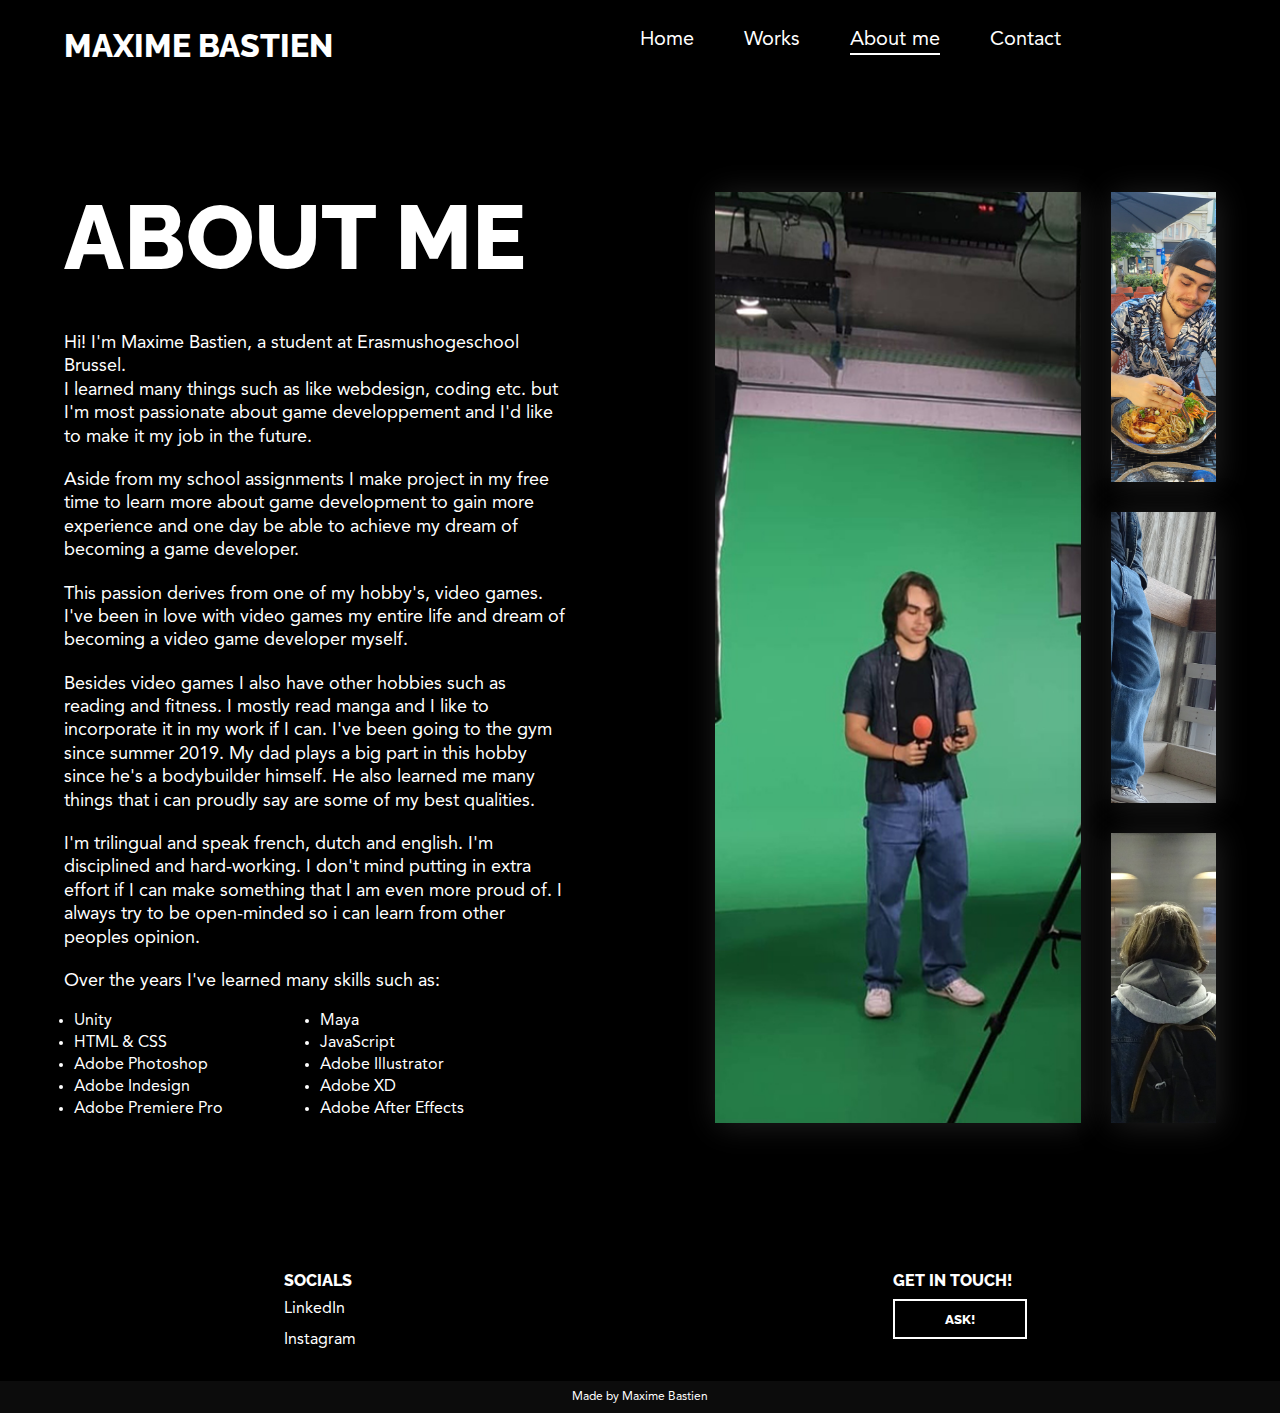
==== commit d9f98bc4: "feat(mobile): all pages made responsive" ====
--- a/pages/about.html
+++ b/pages/about.html
@@ -21,6 +21,11 @@
     <div class="introOverlay"></div>
     <nav>
         <h1>Maxime Bastien</h1>
+        <button class="hamburger" aria-label="Menu">
+            <span></span>
+            <span></span>
+            <span></span>
+        </button>
         <ul>
             <li><a href="../index.html">Home</a></li>
             <li><a href="../pages/works.html">Works</a></li>
@@ -89,6 +94,14 @@
             <h4>Made by Maxime Bastien</h4>
         </aside>
     </footer>
+    <script>
+        const hamburger = document.querySelector('.hamburger');
+        const navMenu = document.querySelector('nav ul');
+
+        hamburger.addEventListener('click', () => {
+            navMenu.classList.toggle('open');
+        });
+    </script>
 </body>
 
 </html>--- a/css/style.css
+++ b/css/style.css
@@ -21,9 +21,8 @@
 
 
 nav {
-    display: flex;
-    justify-content: space-between;
-    align-items: center;
+    display: grid;
+    grid-template-columns: 1fr 1fr;
     padding: 30px 0;
     width: 90%;
     margin: auto;
@@ -59,6 +58,10 @@
     background: none;
     border: none;
     cursor: pointer;
+    position: fixed;
+    top: 20px;
+    right: 20px;
+    z-index: 1100;
 }
 
 .hamburger span {
@@ -135,6 +138,7 @@
     grid-row: 1/2;
     grid-column: 1/2;
     object-fit: cover;
+    z-index: 1;
 }
 
 header#home-header div {
@@ -145,6 +149,7 @@
     grid-row: 1/2;
     grid-column: 1/2;
     grid-gap: 50px;
+    z-index: 2;
 }
 
 header h1 {
@@ -157,6 +162,10 @@
 header h1 span {
     font-size: 202px;
     margin-left: -5px;
+}
+
+header h2 {
+    display: none;
 }
 
 header article p {
@@ -254,37 +263,6 @@
     width: 690px;
     transition: 0.5s;
 }
-/* 
-#home-about {
-    display: grid;
-}
-
-#home-about div {
-    grid-column: 1/2;
-    grid-row: 1/2;
-    align-self: center;
-}
-
-#home-about div p {
-    text-align: center;
-    width: 35%;
-    margin: auto;
-    margin-bottom: 30px;
-}
-
-#home-about div div {
-    display: flex;
-    justify-content: center;
-}
-
-#home-about div div button {
-    margin-top: 10px;
-}
-
-#home-about img {
-    grid-column: 1/2;
-    grid-row: 1/2;
-} */
 
 #works-container,
 #contact-container,
@@ -297,7 +275,7 @@
 
 #contact-container {
     display: grid;
-    grid-template-columns: 2fr 1fr;
+    grid-template-columns: 3fr 2fr;
     grid-gap: 20px;
 }
 
@@ -307,7 +285,6 @@
 }
 
 #contact-container article {
-    border: white solid 1px;
     margin-top: 20px;
     padding: 50px;
 }
--- a/css/media.css
+++ b/css/media.css
@@ -1,57 +1,252 @@
+@media only screen and (max-width: 1780px) {
+
+    #about-container section h1,
+    #contact-container div h1 {
+        text-transform: uppercase;
+        font-size: 90px;
+    }
+
+    #about-container aside {
+        width: 100%;
+        margin-left: auto;
+    }
+}
+
+@media only screen and (max-width: 1580px) {
+    .work-popup .popup-content {
+        grid-template-columns: 3fr 2fr;
+    }
+
+    .work-popup .popup-content .work-content-info h1 {
+        font-size: 1.5vw;
+    }
+
+    .work-popup .popup-content .work-content-info p {
+        font-size: 0.8vw;
+    }
+
+    .work-popup .popup-content .smallText ul li {
+        font-size: 0.65vw;
+    }
+}
+
 @media only screen and (max-width: 480px) {
 
+    /* Introsequence */
+    .intro,
+    .introOverlay {
+        display: none;
+    }
+
+    /* Nav */
     nav ul {
         display: none;
         flex-direction: column;
         gap: 20px;
         background-color: #333;
-        position: absolute;
-        top: 70px;
-        right: 0;
+        position: fixed;
+        top: 0;
+        left: 0;
         width: 100%;
-        padding: 20px 0;
+        height: 100%;
+        padding: 50px 20px;
+        z-index: 9;
+        transition: transform 0.3s ease-in-out;
+        padding-top: 150px;
     }
 
     nav ul.open {
         display: flex;
     }
 
+    nav ul li {
+        margin-bottom: 40px;
+        text-align: center;
+    }
+
+    nav ul li a {
+        font-size: 32px;
+    }
+
+    button:hover {
+        background-color: #333;
+        border: none;
+    }
+
     .hamburger {
         display: flex;
-    }
-}
-
-
-
-
-@media only screen and (max-width: 1780px) {
-
-    #contact-container div h1,
-    #about-container section h1 {
+        background: none;
+        z-index: 10;
+        background-color: #333;
+    }
+
+    /* Home page */
+    header {
+        text-align: center;
+    }
+
+    header h1,
+    header h1 span {
+        display: none;
+    }
+
+    header h2 {
+        display: block;
         text-transform: uppercase;
-        font-size: 90px;
+        font-size: 30px;
+        margin-top: 20px;
+    }
+
+    header#home-header div {
+        display: block;
+    }
+
+    header#home-header {
+        display: block;
+    }
+
+    header#home-header img {
+        margin-top: 50px;
+    }
+
+    #home-works hr {
+        margin-bottom: 10px;
+    }
+
+    .slider {
+        height: 200px;
+        position: relative;
+        display: grid;
+        place-items: center;
+        overflow: hidden;
+    }
+
+    .slide-track {
+        display: flex;
+        width: calc(200px * 12);
+        animation: scroll 40s linear infinite;
+    }
+
+    #home-works .slider:nth-child(4) {
+        display: none;
+    }
+
+    #home-works .moreWorks {
+        margin: 10px 0;
+    }
+
+    /* About page */
+    #about-container,
+    #works-container,
+    #contact-container {
+        display: block;
+        margin-top: 20px;
+        margin-bottom: 75px;
     }
 
     #about-container aside {
-        width: 100%;
-        margin-left: auto;
-    }
-}
-
-@media only screen and (max-width: 1580px) {
+        display: block;
+    }
+
+    #about-container aside img {
+        height: 20vh;
+        margin-top: 20px;
+    }
+
+    #about-container aside img:nth-child(2),
+    #about-container aside img:nth-child(3),
+    #about-container aside img:nth-child(4) {
+        display: none;
+    }
+
+
+    /* Contact page */
+    #about-continer section h1,
+    #contact-container div h1 {
+        font-size: 36px;
+    }
+
+    #contact-container {
+        display: block;
+    }
+
+    #contact-container h1 {
+        display: none;
+    }
+
+    #contact-container article {
+        padding: 10px;
+    }
+
+    #contact-container article div:nth-child(4) a img {
+        width: 100px;
+    }
+
+    #contact-container article div:nth-child(4) a:nth-child(2) {
+        justify-self: right;
+    }
+
+    /* Works page */
+    #works-container > h1 {
+        font-size: 80px;
+        text-align: center;
+    }
+
+    #works-container #work-categories { 
+        display: block;
+        text-align: center;
+    }
+
+    #works-container #work-categories h2{ 
+        margin-bottom: 25px;
+    }
+
+    #works-container .works-category {
+        display: block;
+    }
+
+    #works-container .works-category .work-article {
+        margin-bottom: 30px;
+    }
+
     .work-popup .popup-content {
-        grid-template-columns: 3fr 2fr;
-    }
-
+        display: block;
+        z-index: 300;
+    }
+    
     .work-popup .popup-content .work-content-info h1 {
-        font-size: 1.5vw;
-    }
-
+        font-size: 24px;
+    }
+    
     .work-popup .popup-content .work-content-info p {
-        font-size: 0.8vw;
-    }
-
-    .work-popup .popup-content .smallText ul li {
-        font-size: 0.65vw;
+        font-size: 12px;
+        margin: 0;
+    }
+
+    .work-popup .popup-content a img:nth-child(1) {
+        margin-top: 10px;
+    }
+    
+    .work-popup .popup-content h3 {
+        display: none;
+        margin-top: 10px;
+    }
+
+    .work-popup .popup-content .work-content-info .extraInfo {
+        display: none;
+    }
+
+    .work-popup .popup-content .smallText ul li,
+    .work-popup .popup-content .smallText p {
+        font-size: 2.5vw;
+    }
+
+    .work-popup .popup-content iframe {
+        height: 25%;
+        margin-top: 10px;
+    }
+
+    .work-popup .popup-content .sketchfab-embed-wrapper {
+        height: 25%;
     }
 }